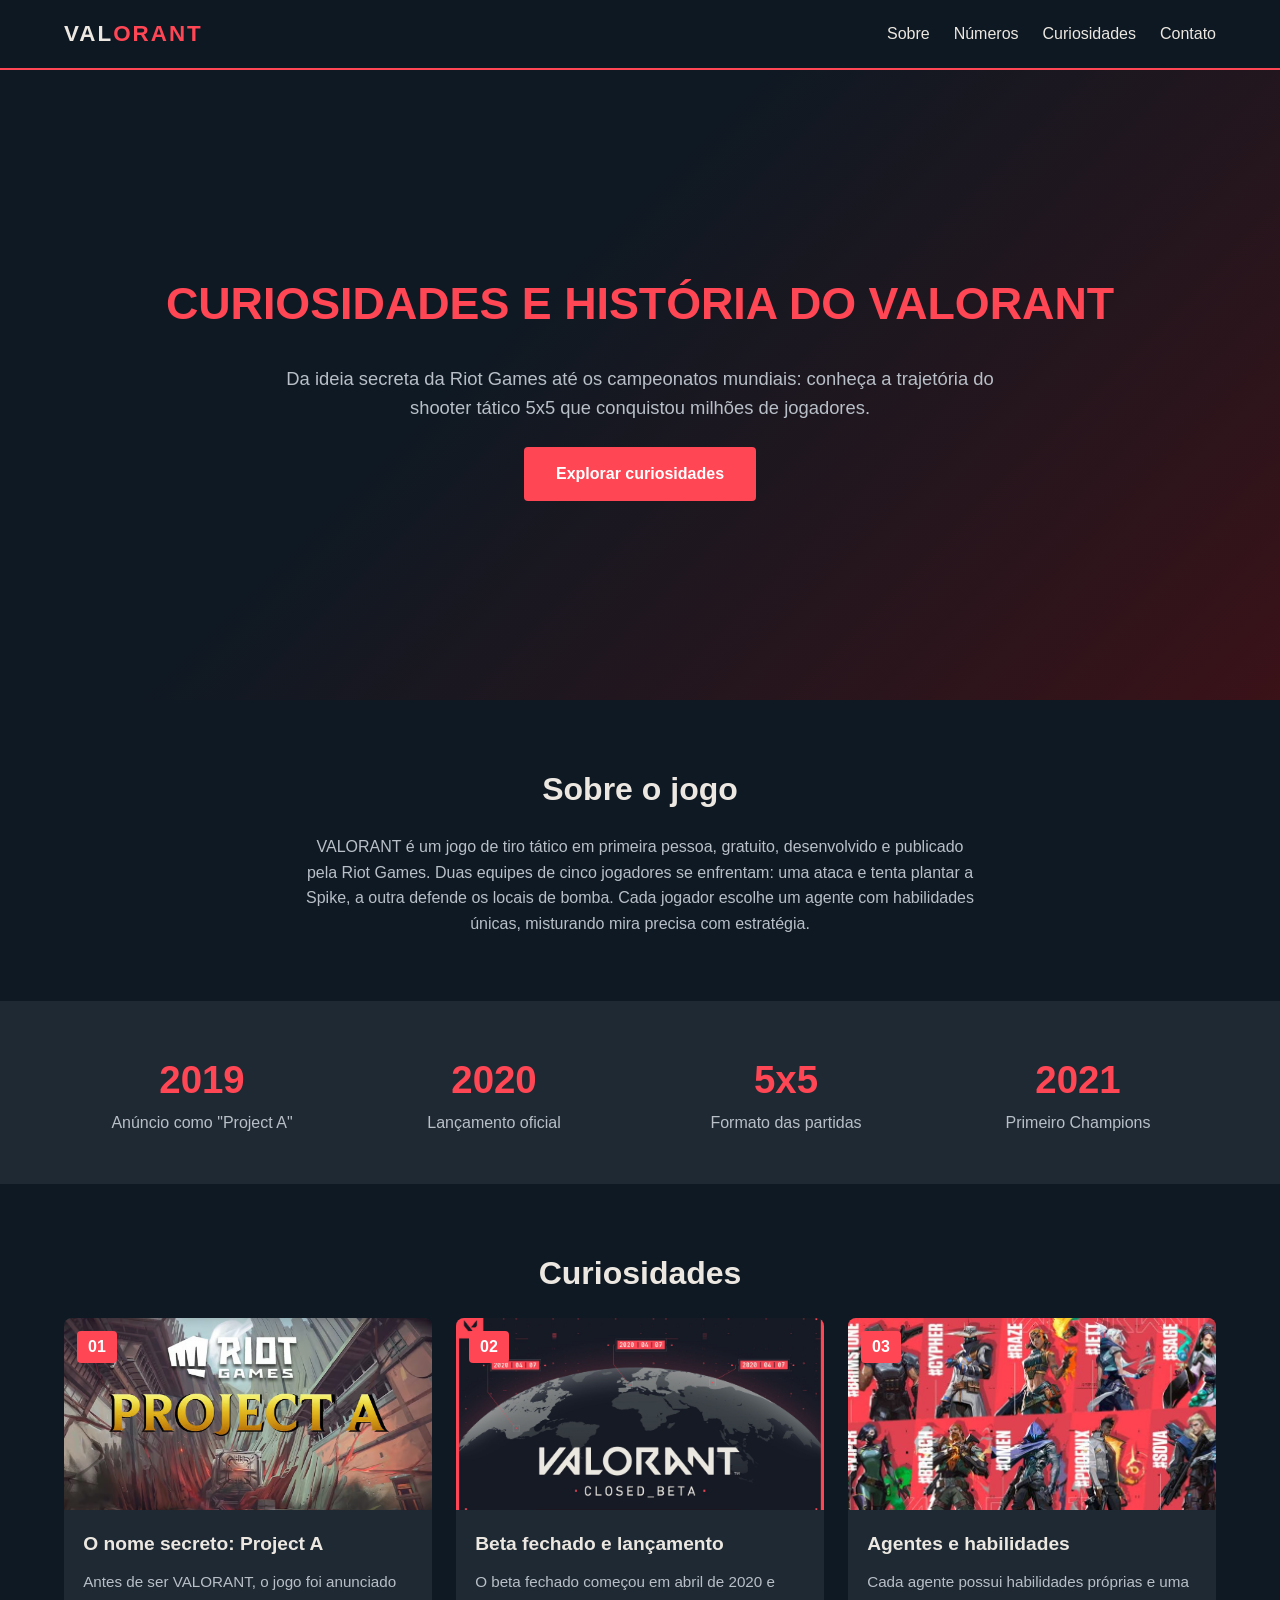
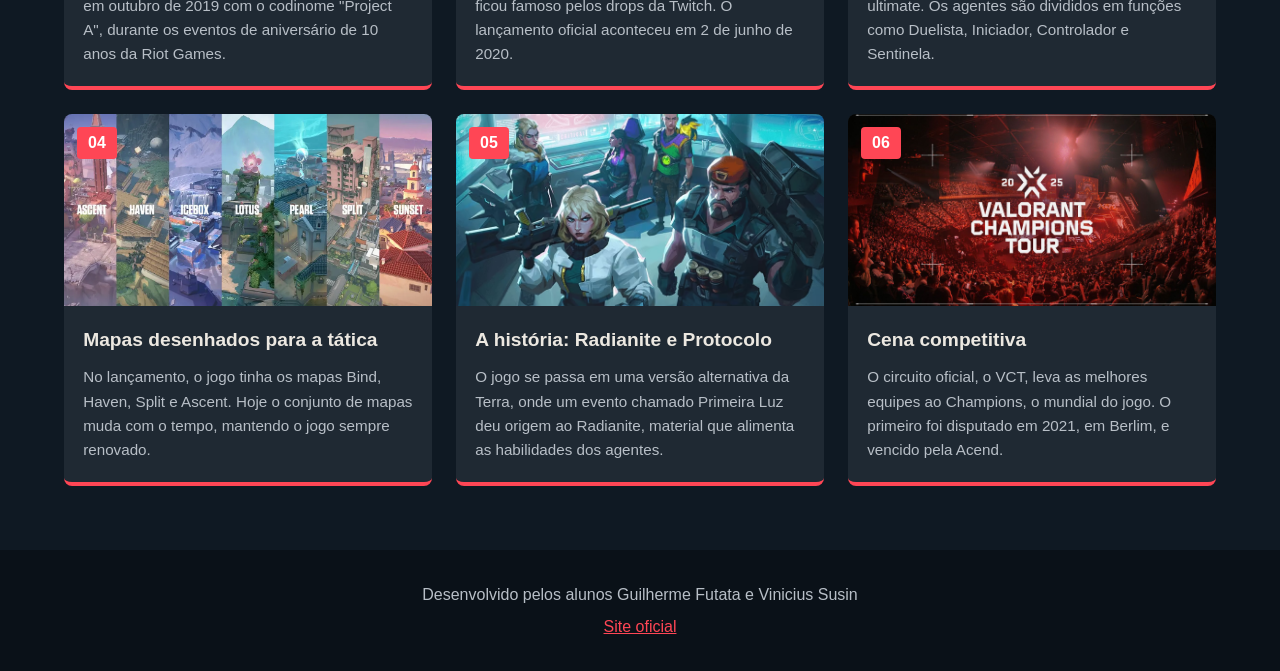
==== index.html @ 4559cd81 "Adicionando pagina html" ====
<!DOCTYPE html>
<html lang="pt-BR">

<head>
    <meta charset="UTF-8">
    <meta name="viewport" content="width=device-width, initial-scale=1.0">
    <meta name="description" content="Curiosidades e história do VALORANT">
    <title>VALORANT</title>
    <link rel="stylesheet" href="style.css">
    <link rel="icon" href="icone Valorant.jpg.jpeg" type="imagem">
</head>

<body>
    <header class="topo" id="topo">
        <a class="logo" href="#topo">VAL<span>ORANT</span></a>
        <nav>
            <ul class="menu">
                <li><a href="#sobre">Sobre</a></li>
                <li><a href="#numeros">Números</a></li>
                <li><a href="#curiosidades">Curiosidades</a></li>
                <li><a href="#contato">Contato</a></li>
            </ul>
        </nav>
    </header>

    <main>
        <section class="hero">
            <h1>Curiosidades e História do VALORANT</h1>
            <p>Da ideia secreta da Riot Games até os campeonatos mundiais: conheça a trajetória do shooter tático 5x5
                que conquistou milhões de jogadores.</p>
            <a class="botao" href="#curiosidades">Explorar curiosidades</a>
        </section>

        <section class="sobre" id="sobre">
            <h2>Sobre o jogo</h2>
            <p>VALORANT é um jogo de tiro tático em primeira pessoa, gratuito, desenvolvido e publicado pela Riot Games.
                Duas equipes de cinco jogadores se enfrentam: uma ataca e tenta plantar a Spike, a outra defende os
                locais de bomba. Cada jogador escolhe um agente com habilidades únicas, misturando mira precisa com
                estratégia.</p>
        </section>

        <section class="numeros" id="numeros">
            <div class="numero">
                <strong>2019</strong>
                <span>Anúncio como "Project A"</span>
            </div>
            <div class="numero">
                <strong>2020</strong>
                <span>Lançamento oficial</span>
            </div>
            <div class="numero">
                <strong>5x5</strong>
                <span>Formato das partidas</span>
            </div>
            <div class="numero">
                <strong>2021</strong>
                <span>Primeiro Champions</span>
            </div>
        </section>

        <section class="curiosidades" id="curiosidades">
            <h2>Curiosidades</h2>
            <div class="grade">
                <article class="card">
                    <span class="selo">01</span>
                    <img src="Project-A-Everything-we-know-Feature-Image.avif" alt="Imagem da origem do jogo">
                    <div class="card-texto">
                        <h3>O nome secreto: Project A</h3>
                        <p>Antes de ser VALORANT, o jogo foi anunciado em outubro de 2019 com o codinome "Project A",
                            durante os eventos de aniversário de 10 anos da Riot Games.</p>
                    </div>
                </article>

                <article class="card">
                    <span class="selo">02</span>
                    <img src="Beta.jpg" alt="Imagem do lançamento">
                    <div class="card-texto">
                        <h3>Beta fechado e lançamento</h3>
                        <p>O beta fechado começou em abril de 2020 e ficou famoso pelos drops da Twitch. O lançamento
                            oficial aconteceu em 2 de junho de 2020.</p>
                    </div>
                </article>

                <article class="card">
                    <span class="selo">03</span>
                    <img src="agentes valorant.jpg" alt="Imagem dos agentes">
                    <div class="card-texto">
                        <h3>Agentes e habilidades</h3>
                        <p>Cada agente possui habilidades próprias e uma ultimate. Os agentes são divididos em funções
                            como Duelista, Iniciador, Controlador e Sentinela.</p>
                    </div>
                </article>

                <article class="card">
                    <span class="selo">04</span>
                    <img src="todos-os-mapas-valorant.webp" alt="Imagem dos mapas">
                    <div class="card-texto">
                        <h3>Mapas desenhados para a tática</h3>
                        <p>No lançamento, o jogo tinha os mapas Bind, Haven, Split e Ascent. Hoje o conjunto de mapas
                            muda com o tempo, mantendo o jogo sempre renovado.</p>
                    </div>
                </article>

                <article class="card">
                    <span class="selo">05</span>
                    <img src="lore valorant.avif" alt="Imagem da história do jogo">
                    <div class="card-texto">
                        <h3>A história: Radianite e Protocolo</h3>
                        <p>O jogo se passa em uma versão alternativa da Terra, onde um evento chamado Primeira Luz deu
                            origem ao Radianite, material que alimenta as habilidades dos agentes.</p>
                    </div>
                </article>

                <article class="card">
                    <span class="selo">06</span>
                    <img src="vct valorant.jpg" alt="Imagem da cena competitiva">
                    <div class="card-texto">
                        <h3>Cena competitiva</h3>
                        <p>O circuito oficial, o VCT, leva as melhores equipes ao Champions, o mundial do jogo. O
                            primeiro foi disputado em 2021, em Berlim, e vencido pela Acend.</p>
                    </div>
                </article>
            </div>
        </section>
    </main>

    <footer class="rodape" id="contato">
        <p>Desenvolvido pelos alunos Guilherme Futata e Vinicius Susin</p>
        <a href="https://playvalorant.com" target="_blank" rel="noopener">Site oficial</a>
    </footer>
</body>

</html>
---- style.css ----
:root {
    --fundo: #0f1923;
    --superficie: #1f2933;
    --destaque: #ff4655;
    --texto: #ece8e1;
    --texto-suave: #b8bfc7;
}

* {
    margin: 0;
    padding: 0;
    box-sizing: border-box;
}

html {
    scroll-behavior: smooth;
}

body {
    font-family: Arial, Helvetica, sans-serif;
    background-color: var(--fundo);
    color: var(--texto);
    line-height: 1.6;
}

a {
    color: inherit;
    text-decoration: none;
}

ul {
    list-style: none;
}

img {
    max-width: 100%;
    display: block;
}

/* Cabeçalho */
.topo {
    position: sticky;
    top: 0;
    z-index: 10;
    display: flex;
    justify-content: space-between;
    align-items: center;
    padding: 1rem 5%;
    background-color: rgba(15, 25, 35, 0.95);
    border-bottom: 2px solid var(--destaque);
}

.logo {
    font-size: 1.4rem;
    font-weight: bold;
    letter-spacing: 2px;
}

.logo span {
    color: var(--destaque);
}

.menu {
    display: flex;
    flex-flow: row wrap;
    gap: 1.5rem;
}

.menu a {
    padding: 0.4rem 0;
    border-bottom: 2px solid transparent;
    transition: border-color 0.3s, color 0.3s;
}

.menu a:hover {
    color: var(--destaque);
    border-color: var(--destaque);
}

.hero {
    display: flex;
    flex-direction: column;
    justify-content: center;
    align-items: center;
    text-align: center;
    gap: 1.5rem;
    min-height: 70vh;
    padding: 4rem 8%;
    background: linear-gradient(135deg, #0f1923 40%, #3a1218);
    animation: aparecer 1s ease;
}

.hero h1 {
    font-size: 2.8rem;
    text-transform: uppercase;
    color: var(--destaque);
}

.hero p {
    max-width: 45rem;
    font-size: 1.15rem;
    color: var(--texto-suave);
}

.botao {
    padding: 0.9rem 2rem;
    background-color: var(--destaque);
    color: #fff;
    font-weight: bold;
    border-radius: 4px;
    animation: pulsar 2s infinite;
    transition: background-color 0.3s;
}

.botao:hover {
    background-color: #d93a49;
}

.sobre {
    max-width: 50rem;
    margin: 0 auto;
    padding: 4rem 5%;
    text-align: center;
}

.sobre h2,
.curiosidades h2 {
    margin-bottom: 1.2rem;
    font-size: 2rem;
    text-align: center;
}

.sobre p {
    color: var(--texto-suave);
}

.numeros {
    display: grid;
    grid-template-columns: repeat(4, 1fr);
    gap: 1rem;
    padding: 2rem 5%;
    background-color: var(--superficie);
}

.numero {
    display: flex;
    flex-direction: column;
    align-items: center;
    text-align: center;
    padding: 1rem;
}

.numero strong {
    font-size: 2.4rem;
    color: var(--destaque);
}

.numero span {
    color: var(--texto-suave);
}

/* Cards */
.curiosidades {
    padding: 4rem 5%;
}

.grade {
    display: grid;
    grid-template-columns: repeat(3, 1fr);
    grid-auto-rows: minmax(100px, auto);
    gap: 1.5rem;
}

.card {
    position: relative;
    display: flex;
    flex-direction: column;
    overflow: hidden;
    background-color: var(--superficie);
    border-radius: 8px;
    border-bottom: 4px solid var(--destaque);
    animation: subir 0.8s ease both;
    transition: transform 0.3s, box-shadow 0.3s;
}

.card:nth-child(2) {
    animation-delay: 0.1s;
}

.card:nth-child(3) {
    animation-delay: 0.2s;
}

.card:nth-child(4) {
    animation-delay: 0.3s;
}

.card:nth-child(5) {
    animation-delay: 0.4s;
}

.card:nth-child(6) {
    animation-delay: 0.5s;
}

.card:hover {
    transform: translateY(-8px);
    box-shadow: 0 12px 24px rgba(255, 70, 85, 0.3);
}

.card img {
    width: 100%;
    height: 12rem;
    object-fit: cover;
    transition: transform 0.4s;
}

.card:hover img {
    transform: scale(1.08);
}

.selo {
    position: absolute;
    top: 0.8rem;
    left: 0.8rem;
    z-index: 2;
    padding: 0.2rem 0.7rem;
    background-color: var(--destaque);
    color: #fff;
    font-weight: bold;
    border-radius: 4px;
}

.card-texto {
    display: flex;
    flex-direction: column;
    gap: 0.6rem;
    padding: 1.2rem;
}

.card-texto h3 {
    font-size: 1.2rem;
}

.card-texto p {
    color: var(--texto-suave);
    font-size: 0.95rem;
}

/* Rodapé */
.rodape {
    display: flex;
    flex-direction: column;
    align-items: center;
    gap: 0.4rem;
    padding: 2rem 5%;
    text-align: center;
    background-color: #0a1118;
    color: var(--texto-suave);
}

.rodape a {
    color: var(--destaque);
    text-decoration: underline;
}

/* Botão voltar ao topo */
.voltar {
    position: fixed;
    right: 1.5rem;
    bottom: 1.5rem;
    z-index: 20;
    display: flex;
    justify-content: center;
    align-items: center;
    width: 3rem;
    height: 3rem;
    background-color: var(--destaque);
    color: #fff;
    font-size: 1.5rem;
    border-radius: 50%;
    transition: transform 0.3s;
}

.voltar:hover {
    transform: scale(1.15);
}

@keyframes aparecer {
    from {
        opacity: 0;
    }

    to {
        opacity: 1;
    }
}

@keyframes subir {
    from {
        opacity: 0;
        transform: translateY(30px);
    }

    to {
        opacity: 1;
        transform: translateY(0);
    }
}

@keyframes pulsar {

    0%,
    100% {
        box-shadow: 0 0 0 0 rgba(255, 70, 85, 0.6);
    }

    50% {
        box-shadow: 0 0 0 12px rgba(255, 70, 85, 0);
    }
}

/* Tablet */
@media (max-width: 900px) {
    .grade {
        grid-template-columns: repeat(2, 1fr);
    }

    .numeros {
        grid-template-columns: repeat(2, 1fr);
    }

    .hero h1 {
        font-size: 2.2rem;
    }
}

/* Celular */
@media (max-width: 600px) {
    .topo {
        flex-direction: column;
        gap: 0.8rem;
    }

    .menu {
        justify-content: center;
        gap: 1rem;
    }

    .grade {
        grid-template-columns: 1fr;
    }

    .hero {
        min-height: 60vh;
    }

    .hero h1 {
        font-size: 1.7rem;
    }

    .numero strong {
        font-size: 1.8rem;
    }
}
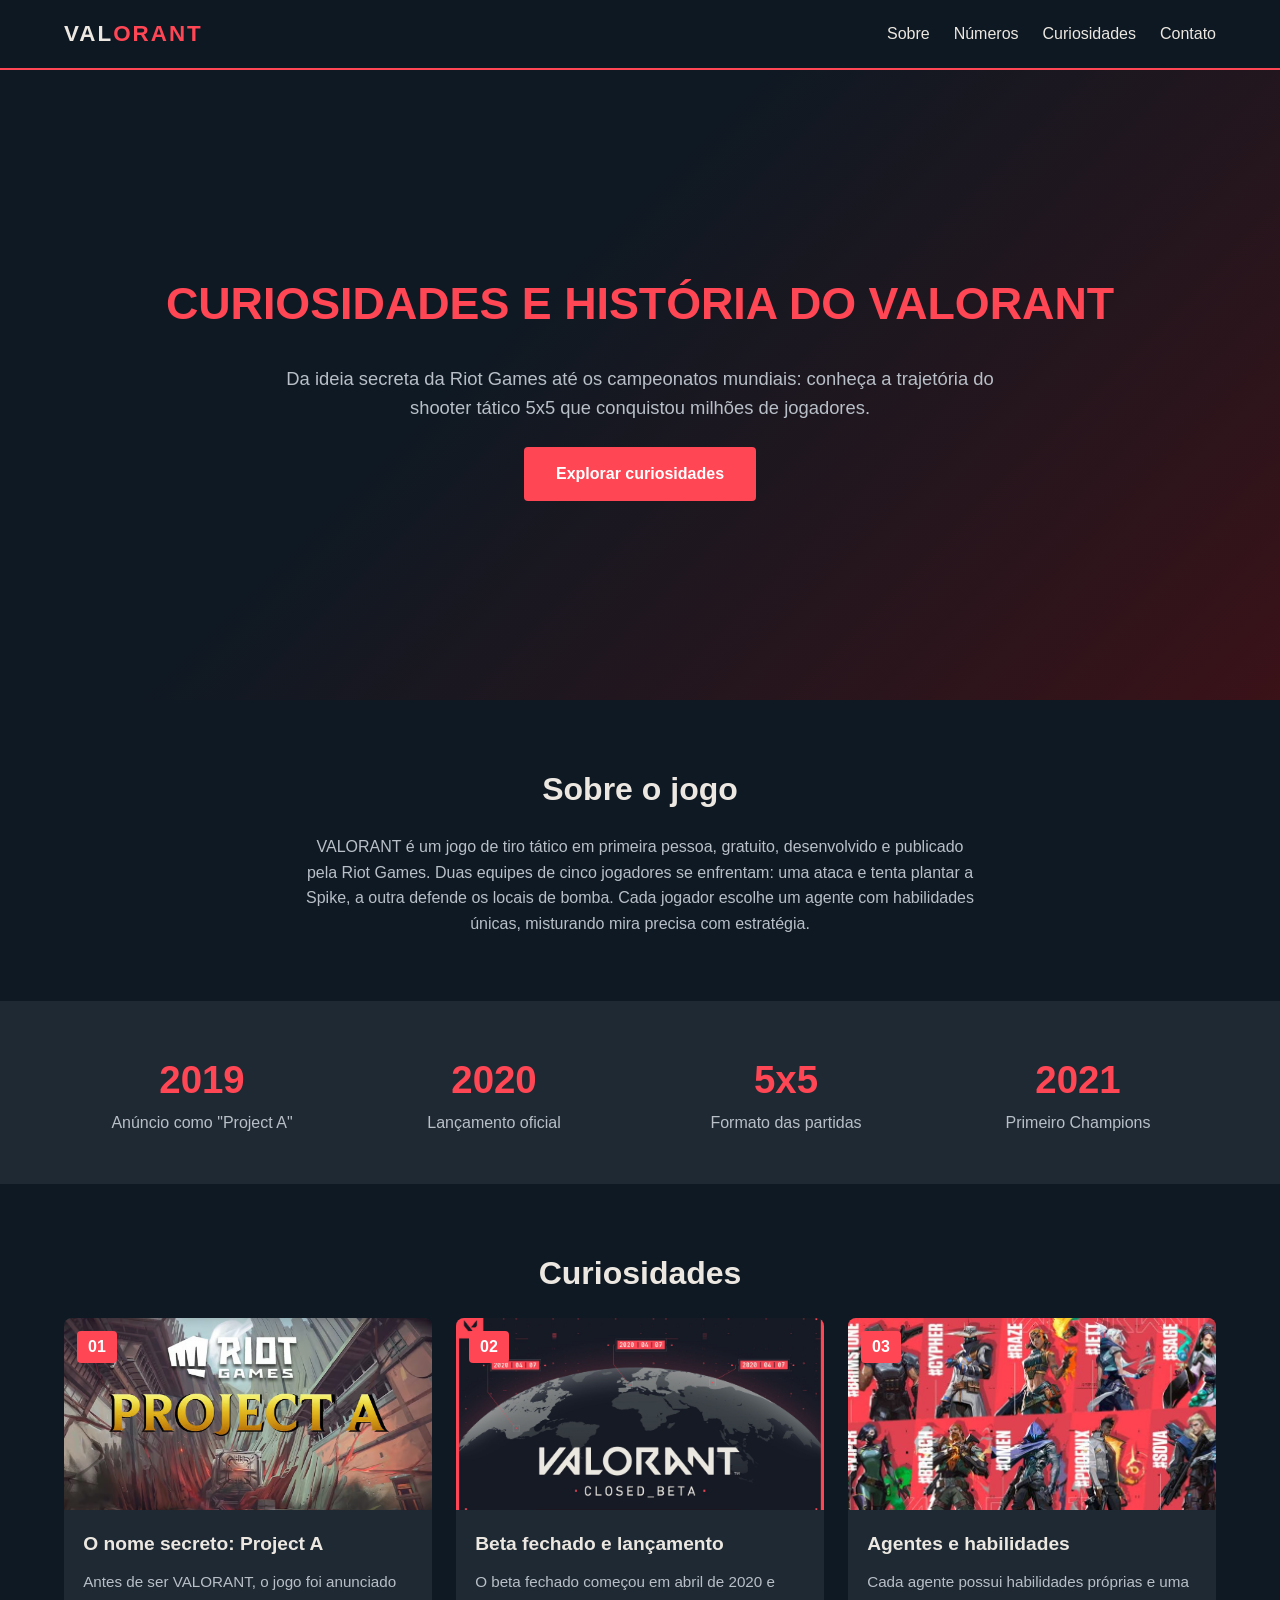
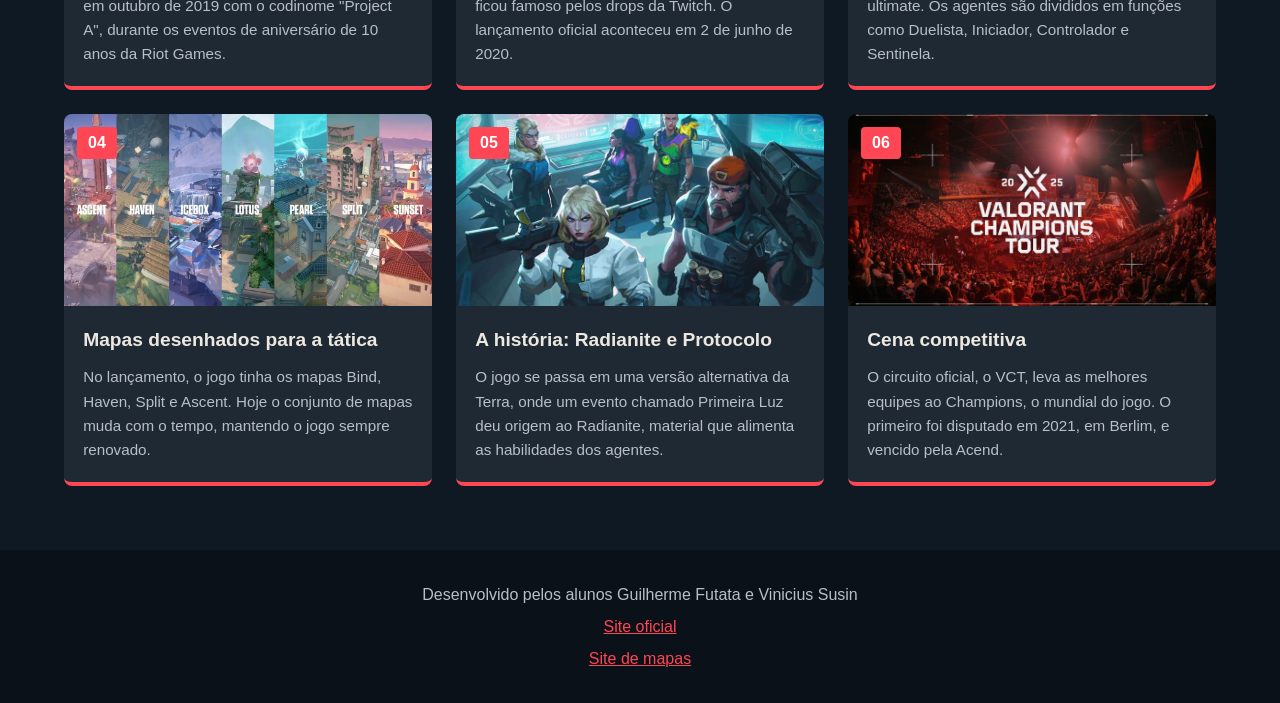
==== commit fb509d67: "Segunda alteração" ====
--- a/index.html
+++ b/index.html
@@ -127,6 +127,7 @@
     <footer class="rodape" id="contato">
         <p>Desenvolvido pelos alunos Guilherme Futata e Vinicius Susin</p>
         <a href="https://playvalorant.com" target="_blank" rel="noopener">Site oficial</a>
+        <a href="mapas.html" target="_blank" rel="noopener" >Site de mapas</a>
     </footer>
 </body>
 
